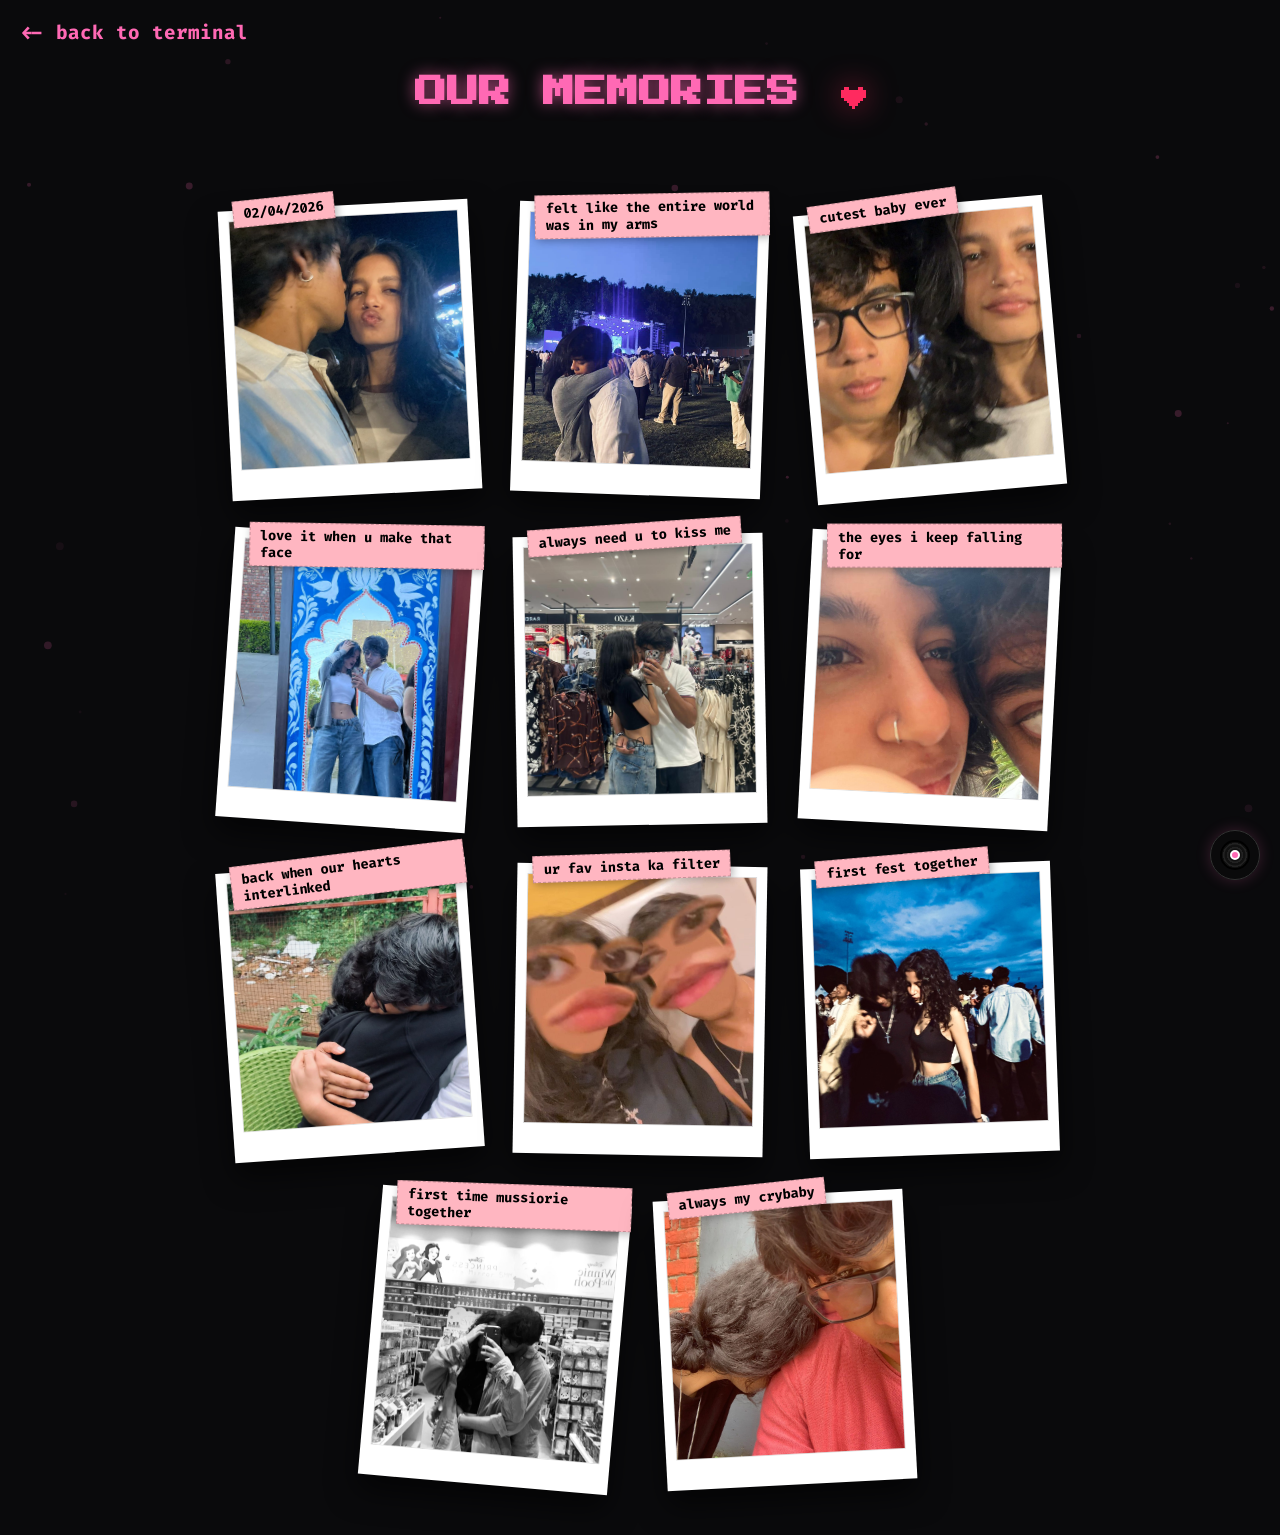
==== gallery.html @ 9f2f8352 "feat: Initial commit of Love App PWA" ====
<!DOCTYPE html>
<html lang="en">
<head>
    <meta charset="UTF-8">
    <meta name="viewport" content="width=device-width, initial-scale=1.0, maximum-scale=1.0, user-scalable=no">
    <title>Our Memories &lt;3</title>
    <meta name="theme-color" content="#0a0a0c">
    <meta name="apple-mobile-web-app-capable" content="yes">
    <meta name="apple-mobile-web-app-status-bar-style" content="black-translucent">
    <link rel="manifest" href="manifest.json">
    <link rel="preconnect" href="https://fonts.googleapis.com">
    <link rel="preconnect" href="https://fonts.gstatic.com" crossorigin>
    <!-- Added Press Start 2P for the pixelated text effect -->
    <link href="https://fonts.googleapis.com/css2?family=Fira+Code:wght@400;500;700&family=Press+Start+2P&display=swap" rel="stylesheet">
    <link rel="stylesheet" href="style.css">
    
    <style>
        .back-link {
            position: absolute;
            top: 20px;
            left: 20px;
            color: #ff69b4;
            text-decoration: none;
            font-size: 1.2rem;
            font-weight: bold;
            z-index: 100;
        }
        .back-link:hover {
            color: #ffb6c1;
            text-decoration: underline;
        }
        
        .gallery-header {
            font-family: 'Press Start 2P', cursive;
            text-align: center;
            margin-top: 70px;
            margin-bottom: 40px;
            font-size: 2rem;
            color: #ff69b4;
            text-shadow: 0 0 15px rgba(255,105,180,0.6);
            line-height: 1.4;
        }

        /* Mobile adjustment for pixel font */
        @media (max-width: 500px) {
            .gallery-header { font-size: 1.2rem; }
        }
    </style>
</head>
<body>
    <!-- Music Player Elements -->
    <audio id="bg-music" src="music/Khoobsurat%20(feat.%20Nanku).mp3" loop></audio>
    
    <div class="vinyl-container" id="vinyl-toggle" title="Play our song">
        <div class="vinyl-icon" id="vinyl-icon">
            <div class="vinyl-center"></div>
        </div>
    </div>

    <a href="index.html" class="back-link"><- back to terminal</a>
    
    <h1 class="gallery-header">
        OUR MEMORIES
        <svg id="secret-trigger" viewBox="0 0 9 9" class="pixel-heart secret-heart" title="Shh...">
            <rect x="1" y="1" width="2" height="1" fill="#ff2a5f" />
            <rect x="6" y="1" width="2" height="1" fill="#ff2a5f" />
            <rect x="0" y="2" width="9" height="3" fill="#ff2a5f" />
            <rect x="1" y="5" width="7" height="1" fill="#ff2a5f" />
            <rect x="2" y="6" width="5" height="1" fill="#ff2a5f" />
            <rect x="3" y="7" width="3" height="1" fill="#ff2a5f" />
            <rect x="4" y="8" width="1" height="1" fill="#ff2a5f" />
        </svg>
    </h1>

    <div class="gallery-container">
        
        <div class="polaroid-card" style="transform: rotate(-3deg);">
            <div class="polaroid-label">02/04/2026</div>
            <img class="polaroid-img" src="p/WhatsApp Image 2026-04-17 at 1.56.33 AM.jpeg" alt="Memory">
        </div>

        <div class="polaroid-card" style="transform: rotate(2deg);">
            <div class="polaroid-label">felt like the entire world was in my arms</div>
            <img class="polaroid-img" src="p/WhatsApp Image 2026-04-17 at 1.56.33 AM (1).jpeg" alt="Memory">
        </div>

        <div class="polaroid-card" style="transform: rotate(-5deg);">
            <div class="polaroid-label">cutest baby ever</div>
            <img class="polaroid-img" src="p/WhatsApp Image 2026-04-17 at 2.15.47 AM.jpeg" alt="Memory">
        </div>

        <div class="polaroid-card" style="transform: rotate(4deg);">
            <div class="polaroid-label">love it when u make that face</div>
            <img class="polaroid-img" src="p/WhatsApp Image 2026-04-17 at 1.56.34 AM.jpeg" alt="Memory">
        </div>

        <div class="polaroid-card" style="transform: rotate(-1deg);">
            <div class="polaroid-label">always need u to kiss me</div>
            <img class="polaroid-img" src="p/WhatsApp Image 2026-04-17 at 1.56.34 AM (1).jpeg" alt="Memory">
        </div>

        <div class="polaroid-card" style="transform: rotate(3deg);">
            <div class="polaroid-label">the eyes i keep falling for</div>
            <img class="polaroid-img" src="p/WhatsApp Image 2026-04-17 at 1.56.34 AM (2).jpeg" alt="Memory">
        </div>

        <div class="polaroid-card" style="transform: rotate(-4deg);">
            <div class="polaroid-label">back when our hearts interlinked</div>
            <img class="polaroid-img" src="p/WhatsApp Image 2026-04-17 at 1.56.34 AM (3).jpeg" alt="Memory">
        </div>

        <div class="polaroid-card" style="transform: rotate(1deg);">
            <div class="polaroid-label">ur fav insta ka filter</div>
            <img class="polaroid-img" src="p/WhatsApp Image 2026-04-17 at 1.56.35 AM.jpeg" alt="Memory">
        </div>

        <div class="polaroid-card" style="transform: rotate(-2deg);">
            <div class="polaroid-label">first fest together</div>
            <img class="polaroid-img" src="p/WhatsApp Image 2026-04-17 at 1.56.35 AM (1).jpeg" alt="Memory">
        </div>

        <div class="polaroid-card" style="transform: rotate(5deg);">
            <div class="polaroid-label">first time mussiorie together</div>
            <img class="polaroid-img" src="p/WhatsApp Image 2026-04-17 at 1.56.36 AM.jpeg" alt="Memory">
        </div>

        <div class="polaroid-card" style="transform: rotate(-3deg);">
            <div class="polaroid-label">always my crybaby</div>
            <img class="polaroid-img" src="p/WhatsApp Image 2026-04-17 at 1.56.36 AM (1).jpeg" alt="Memory">
        </div>
        
    </div>

    <!-- Lightbox Overlay -->
    <div id="lightbox-overlay">
        <div class="lightbox-close" id="lightbox-close">&times;</div>
        <div class="lightbox-content">
            <img class="lightbox-img" id="lightbox-img" src="" alt="Expanded Memory">
            <div class="lightbox-controls">
                <button class="lightbox-btn prev" id="lightbox-prev">&lt;</button>
                <button class="lightbox-btn next" id="lightbox-next">&gt;</button>
            </div>
        </div>
    </div>

    <!-- Secret Video Overlay -->
    <div id="easter-egg-overlay">
        <div class="lightbox-close" id="secret-close">&times;</div>
        <div class="polaroid-card secret-polaroid">
            <div class="polaroid-label">my fav video of us</div>
            <video id="secret-video" class="polaroid-img" style="object-fit: contain; background: #000;" src="video/WhatsApp%20Video%202026-04-17%20at%202.23.38%20AM.mp4" controls playsinline></video>
        </div>
    </div>

    <!-- Falling petals/bits canvas -->
    <canvas id="falling-petals"></canvas>

    <script src="gallery.js"></script>
    <script>
        // Register Service Worker for PWA
        if ('serviceWorker' in navigator) {
            window.addEventListener('load', () => {
                navigator.serviceWorker.register('sw.js').catch(err => {
                    console.log('SW registration failed: ', err);
                });
            });
        }
    </script>
</body>
</html>
---- style.css ----
* {
    margin: 0;
    padding: 0;
    box-sizing: border-box;
}

body {
    background: #0a0a0c;
    min-height: 100vh;
    font-family: 'Fira Code', monospace;
    color: #e0e0e0;
    overflow-x: hidden;
}

/* === Background Animations === */
canvas#falling-petals {
    position: fixed;
    top: 0;
    left: 0;
    width: 100vw;
    height: 100vh;
    pointer-events: none;
    z-index: 1;
    opacity: 0.5;
}

.app-container {
    padding: 20px 15px;
    max-width: 800px;
    margin: 0 auto;
    position: relative;
    z-index: 10;
    display: flex;
    flex-direction: column;
    align-items: center;
    justify-content: center;
    min-height: 100vh;
    opacity: 0; /* Hidden initially, revealed by unlock script */
    transition: opacity 1.5s ease-in;
}

.app-container.unlocked {
    opacity: 1;
}

/* === Lock Screen === */
#lock-screen {
    position: fixed;
    top: 0;
    left: 0;
    width: 100vw;
    height: 100vh;
    background: #0a0a0c;
    z-index: 9999;
    display: flex;
    flex-direction: column;
    justify-content: center;
    align-items: center;
    transition: opacity 1s ease-out;
}

.lock-prompt {
    font-size: 1.2rem;
    color: #4ec9b0;
    margin-bottom: 20px;
}

.lock-input-container {
    display: flex;
    align-items: center;
    font-size: 1.5rem;
    color: #ce9178;
}

#lock-input {
    background: transparent;
    border: none;
    outline: none;
    color: #ce9178;
    font-family: 'Fira Code', monospace;
    font-size: 1.5rem;
    width: 150px;
    caret-color: #ff2a5f;
}

/* === Audio Player === */
.vinyl-container {
    position: fixed;
    bottom: 20px;
    right: 20px;
    z-index: 1000;
    cursor: pointer;
    background: rgba(10, 10, 12, 0.8);
    border: 1px solid #333;
    border-radius: 50%;
    width: 50px;
    height: 50px;
    display: flex;
    justify-content: center;
    align-items: center;
    box-shadow: 0 0 15px rgba(255, 105, 180, 0.2);
    transition: transform 0.3s ease, box-shadow 0.3s ease;
}

.vinyl-container:hover {
    transform: scale(1.1);
    box-shadow: 0 0 25px rgba(255, 105, 180, 0.5);
}

.vinyl-icon {
    width: 30px;
    height: 30px;
    border-radius: 50%;
    background: repeating-radial-gradient(
        #111,
        #111 2px,
        #222 3px,
        #222 4px
    );
    display: flex;
    justify-content: center;
    align-items: center;
    border: 2px solid #000;
}

.vinyl-center {
    width: 10px;
    height: 10px;
    background: #ff69b4;
    border-radius: 50%;
    border: 2px solid #fff;
}

.spinning {
    animation: spin 3s linear infinite;
}

@keyframes spin {
    100% { transform: rotate(360deg); }
}

/* === Code Story Section === */
.story-section {
    width: 100%;
    margin-bottom: 30px;
    opacity: 0;
}

.story-section.start-story {
    animation: fadeIn 1s forwards ease-in;
}

.code-window {
    background: #111115;
    border-radius: 8px;
    border: 1px solid #333;
    box-shadow: 0 10px 40px rgba(0, 0, 0, 0.8), 0 0 15px rgba(255, 105, 180, 0.05);
    overflow: hidden;
}

.window-header {
    background: #1a1a20;
    padding: 8px 15px;
    display: flex;
    align-items: center;
    border-bottom: 1px solid #333;
}

.dot {
    width: 10px;
    height: 10px;
    border-radius: 50%;
    margin-right: 8px;
}

.dot.red { background: #ff5f56; }
.dot.yellow { background: #ffbd2e; }
.dot.green { background: #27c93f; }

.window-title {
    margin-left: auto;
    margin-right: auto;
    font-size: 0.8rem;
    color: #888;
    transform: translateX(-20px);
}

.window-body {
    padding: 20px;
    font-size: 0.95rem;
    line-height: 1.6;
    color: #d4d4d4;
    white-space: pre-wrap;
    min-height: 250px;
}

.cursor {
    font-weight: bold;
    color: #ff2a5f;
    animation: blink 1s step-end infinite;
}

@keyframes blink {
    0%, 100% { opacity: 1; }
    50% { opacity: 0; }
}

/* Syntax Highlight */
.comment { color: #ff69b4; font-style: italic; }
.keyword { color: #c586c0; }
.string { color: #ce9178; }

/* === Heart & Timer Section === */
.love-section {
    display: flex;
    flex-direction: column;
    align-items: center;
    width: 100%;
    opacity: 0;
    transition: opacity 2s ease-in;
}

.love-section.visible {
    opacity: 1;
}

.heart-pulse-container {
    margin: 30px 0;
}

.heart-link {
    display: inline-block;
    cursor: pointer;
    text-decoration: none;
    transition: transform 0.2s;
}

.heart-link:hover {
    transform: scale(1.1);
}

.pixel-heart {
    width: 55px;
    height: 55px;
    shape-rendering: crispEdges;
    filter: drop-shadow(0 0 15px rgba(255, 42, 95, 0.6));
    animation: heartbeat 1.2s infinite;
}

@keyframes heartbeat {
    0% { transform: scale(1); }
    14% { transform: scale(1.3); }
    28% { transform: scale(1); }
    42% { transform: scale(1.3); }
    70% { transform: scale(1); }
}

/* Timer */
.timer-container {
    text-align: center;
    margin-bottom: 40px;
    width: 100%;
}

.timer-title {
    font-weight: 500;
    color: #ffb6c1;
    margin-bottom: 20px;
    font-size: 1rem;
    text-align: left;
    margin-left: 10%;
}

.timer-clock {
    display: flex;
    justify-content: center;
    gap: 15px;
    flex-wrap: wrap;
}

.time-box {
    background: rgba(30, 30, 30, 0.8);
    border: 1px solid #333;
    border-radius: 6px;
    padding: 12px;
    min-width: 70px;
    display: flex;
    flex-direction: column;
    align-items: center;
    box-shadow: inset 0 0 10px rgba(0,0,0,0.5);
}

.time-box span {
    font-size: 1.8rem;
    font-weight: 700;
    color: #dcdcaa;
    margin-top: 5px;
}

.time-box small {
    color: #569cd6;
    font-size: 0.7rem;
    letter-spacing: 1px;
}

/* Message / Signature */
.message-container {
    text-align: left;
    width: 100%;
    max-width: 600px;
    margin-bottom: 40px;
    padding: 20px;
    background: #111115;
    border: 1px solid #333;
    border-radius: 6px;
}

.signature {
    font-size: 1rem;
    color: #ce9178;
    word-break: break-all;
}

.sys-prompt {
    color: #ff69b4;
    font-weight: bold;
    margin-right: 10px;
}

/* === Gallery Polaroid Styles === */
.gallery-container {
    padding: 50px 20px;
    display: flex;
    flex-wrap: wrap;
    gap: 40px;
    justify-content: center;
    max-width: 1000px;
    margin: 0 auto;
    position: relative;
    z-index: 10;
}

.polaroid-card {
    background: #fff;
    padding: 10px 10px 30px 10px;
    box-shadow: 0 15px 30px rgba(0,0,0,0.6);
    transition: transform 0.3s ease, z-index 0s;
    position: relative;
    width: 250px;
    cursor: pointer;
}

.polaroid-card:hover {
    transform: scale(1.05) rotate(0deg) !important;
    z-index: 20 !important;
}

.polaroid-label {
    background: #ffb6c1;
    color: #000;
    padding: 4px 10px;
    font-size: 0.85rem;
    position: absolute;
    top: -12px;
    left: 15px;
    transform: rotate(-3deg);
    box-shadow: 2px 2px 8px rgba(0,0,0,0.3);
    font-weight: bold;
    z-index: 5;
    border: 1px dashed rgba(0,0,0,0.2);
}

.polaroid-img {
    width: 100%;
    height: 250px;
    background-color: #333;
    object-fit: cover;
    display: block;
    border: 1px solid #ddd;
}

/* === Lightbox Modal === */
#lightbox-overlay {
    position: fixed;
    top: 0;
    left: 0;
    width: 100vw;
    height: 100vh;
    background: rgba(0, 0, 0, 0.9);
    z-index: 10000;
    display: none; /* Flex when active */
    justify-content: center;
    align-items: center;
    flex-direction: column;
}

#lightbox-overlay.active {
    display: flex;
    animation: fadeIn 0.3s ease-out;
}

.lightbox-content {
    position: relative;
    max-width: 90vw;
    max-height: 80vh;
}

.lightbox-img {
    max-width: 100%;
    max-height: 80vh;
    border: 4px solid #fff;
    border-radius: 4px;
    box-shadow: 0 0 25px rgba(255, 105, 180, 0.3);
    user-select: none;
    -webkit-user-drag: none;
}

.lightbox-close {
    position: absolute;
    top: -40px;
    right: 0;
    color: #fff;
    font-size: 2rem;
    cursor: pointer;
    font-family: sans-serif;
    transition: color 0.2s;
}

.lightbox-close:hover { color: #ff69b4; }

.lightbox-controls {
    position: absolute;
    top: 50%;
    width: 100%;
    display: flex;
    justify-content: space-between;
    transform: translateY(-50%);
    pointer-events: none; /* Let clicks pass through center */
}

.lightbox-btn {
    pointer-events: auto;
    background: rgba(0,0,0,0.5);
    color: #fff;
    border: none;
    font-size: 2rem;
    padding: 10px 15px;
    cursor: pointer;
    border-radius: 5px;
    font-family: monospace;
    transition: background 0.2s;
}

.lightbox-btn:hover { background: rgba(255, 105, 180, 0.7); }

.lightbox-btn.prev { transform: translateX(-60px); }
.lightbox-btn.next { transform: translateX(60px); }

/* === Easter Egg === */
.secret-heart {
    width: 25px;
    height: 25px;
    display: inline-block;
    vertical-align: middle;
    margin-left: 10px;
    shape-rendering: crispEdges;
    cursor: crosshair;
    transition: transform 0.1s;
}

.secret-heart:active {
    transform: scale(0.8);
}

#easter-egg-overlay {
    position: fixed;
    top: 0;
    left: 0;
    width: 100vw;
    height: 100vh;
    background: rgba(0, 0, 0, 0.95);
    z-index: 20000;
    display: none;
    justify-content: center;
    align-items: center;
}

#easter-egg-overlay.active {
    display: flex;
    animation: fadeIn 0.4s ease;
}

.secret-polaroid {
    max-width: 90vw;
    width: 600px;
    transform: rotate(0deg) !important;
    cursor: default;
}

/* Animations */
@keyframes fadeIn {
    from { opacity: 0; }
    to { opacity: 1; }
}

/* Responsiveness */
@media (min-width: 600px) {
    .window-body { font-size: 1rem; }
    .timer-clock { gap: 20px; }
    .time-box { min-width: 90px; padding: 15px; }
    .time-box span { font-size: 2.2rem; }
    .timer-title { margin-left: auto; text-align: center; }
}

@media (max-width: 500px) {
    .time-box { min-width: 60px; padding: 10px; }
    .time-box span { font-size: 1.4rem; }
    .window-body { font-size: 0.85rem; }
    
    .lightbox-btn {
        padding: 5px 10px;
        font-size: 1.5rem;
    }
    .lightbox-btn.prev { transform: translateX(-10px); }
    .lightbox-btn.next { transform: translateX(10px); }
}
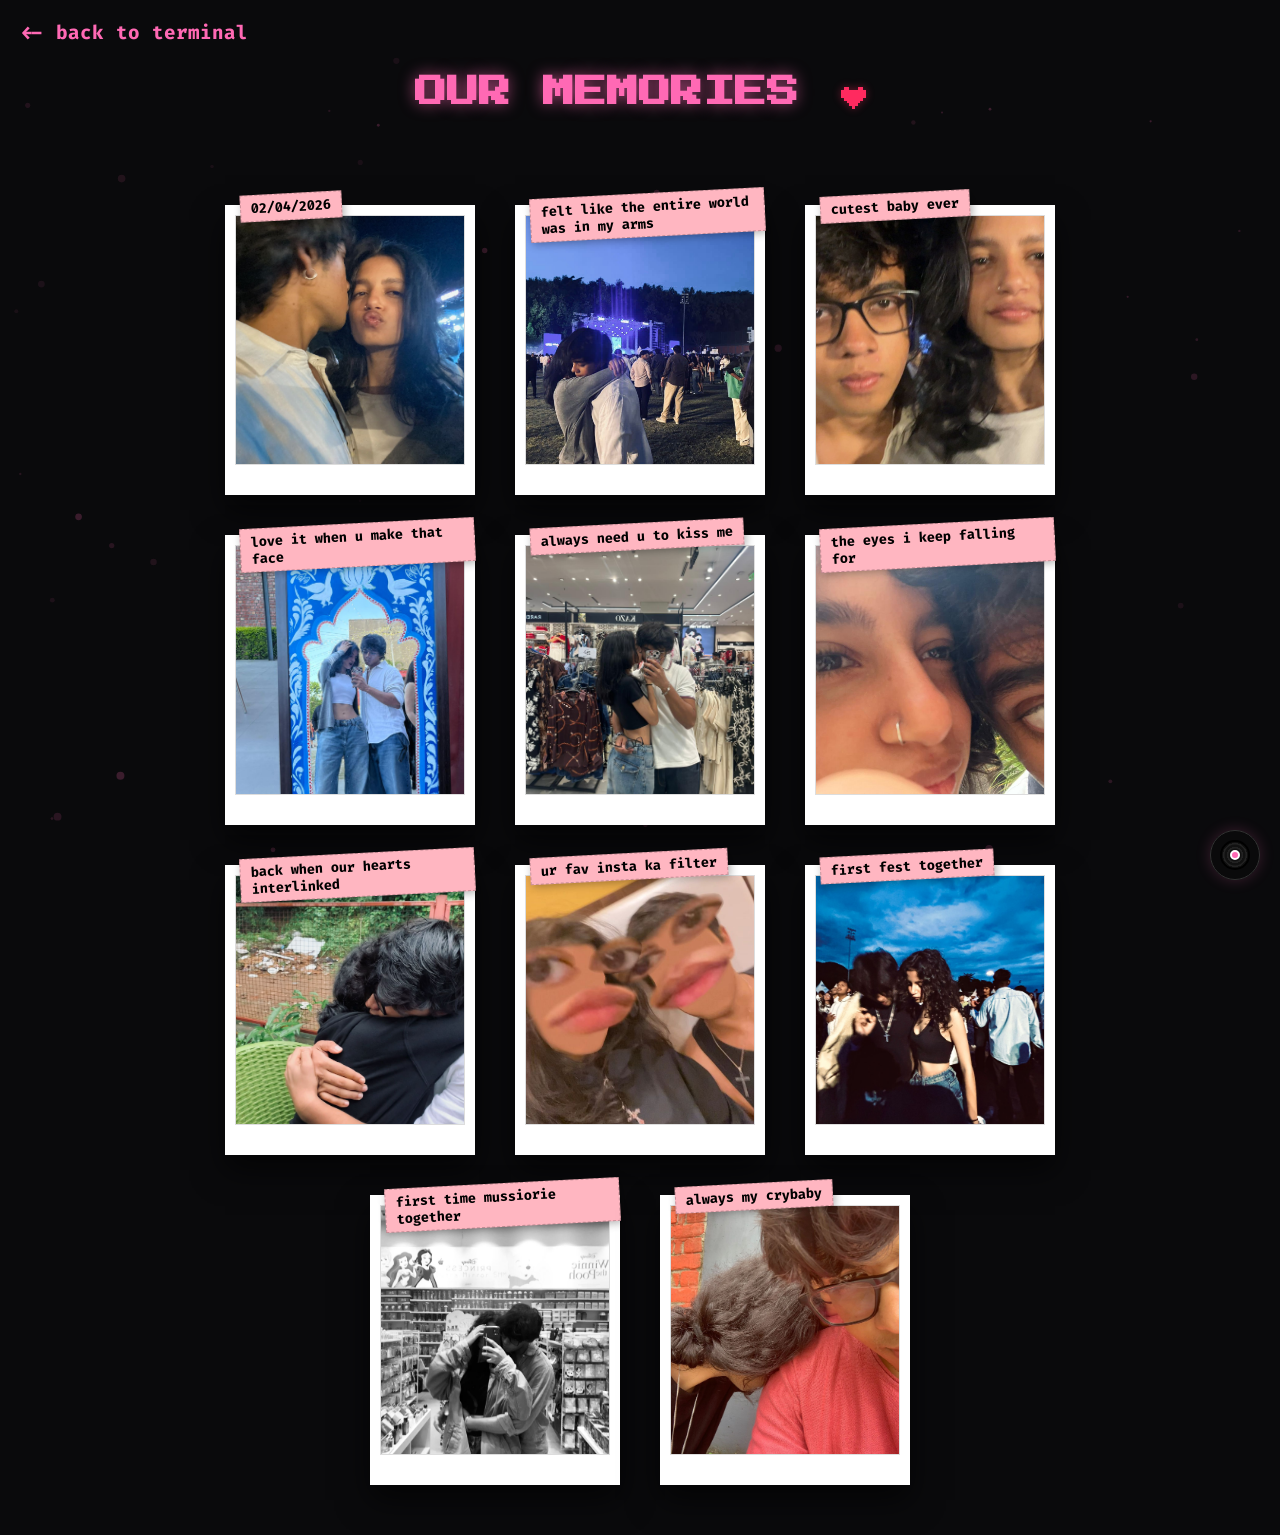
==== commit 29ff8d98: "polish: Full audit - fix close buttons, video sizing, lock bypass, staggered gallery, enhanced glitc" ====
--- a/gallery.html
+++ b/gallery.html
@@ -76,57 +76,57 @@
         
         <div class="polaroid-card" style="transform: rotate(-3deg);">
             <div class="polaroid-label">02/04/2026</div>
-            <img class="polaroid-img" src="p/WhatsApp Image 2026-04-17 at 1.56.33 AM.jpeg" alt="Memory">
+            <img class="polaroid-img" loading="lazy" src="p/WhatsApp Image 2026-04-17 at 1.56.33 AM.jpeg" alt="Memory">
         </div>
 
         <div class="polaroid-card" style="transform: rotate(2deg);">
             <div class="polaroid-label">felt like the entire world was in my arms</div>
-            <img class="polaroid-img" src="p/WhatsApp Image 2026-04-17 at 1.56.33 AM (1).jpeg" alt="Memory">
+            <img class="polaroid-img" loading="lazy" src="p/WhatsApp Image 2026-04-17 at 1.56.33 AM (1).jpeg" alt="Memory">
         </div>
 
         <div class="polaroid-card" style="transform: rotate(-5deg);">
             <div class="polaroid-label">cutest baby ever</div>
-            <img class="polaroid-img" src="p/WhatsApp Image 2026-04-17 at 2.15.47 AM.jpeg" alt="Memory">
+            <img class="polaroid-img" loading="lazy" src="p/WhatsApp Image 2026-04-17 at 2.15.47 AM.jpeg" alt="Memory">
         </div>
 
         <div class="polaroid-card" style="transform: rotate(4deg);">
             <div class="polaroid-label">love it when u make that face</div>
-            <img class="polaroid-img" src="p/WhatsApp Image 2026-04-17 at 1.56.34 AM.jpeg" alt="Memory">
+            <img class="polaroid-img" loading="lazy" src="p/WhatsApp Image 2026-04-17 at 1.56.34 AM.jpeg" alt="Memory">
         </div>
 
         <div class="polaroid-card" style="transform: rotate(-1deg);">
             <div class="polaroid-label">always need u to kiss me</div>
-            <img class="polaroid-img" src="p/WhatsApp Image 2026-04-17 at 1.56.34 AM (1).jpeg" alt="Memory">
+            <img class="polaroid-img" loading="lazy" src="p/WhatsApp Image 2026-04-17 at 1.56.34 AM (1).jpeg" alt="Memory">
         </div>
 
         <div class="polaroid-card" style="transform: rotate(3deg);">
             <div class="polaroid-label">the eyes i keep falling for</div>
-            <img class="polaroid-img" src="p/WhatsApp Image 2026-04-17 at 1.56.34 AM (2).jpeg" alt="Memory">
+            <img class="polaroid-img" loading="lazy" src="p/WhatsApp Image 2026-04-17 at 1.56.34 AM (2).jpeg" alt="Memory">
         </div>
 
         <div class="polaroid-card" style="transform: rotate(-4deg);">
             <div class="polaroid-label">back when our hearts interlinked</div>
-            <img class="polaroid-img" src="p/WhatsApp Image 2026-04-17 at 1.56.34 AM (3).jpeg" alt="Memory">
+            <img class="polaroid-img" loading="lazy" src="p/WhatsApp Image 2026-04-17 at 1.56.34 AM (3).jpeg" alt="Memory">
         </div>
 
         <div class="polaroid-card" style="transform: rotate(1deg);">
             <div class="polaroid-label">ur fav insta ka filter</div>
-            <img class="polaroid-img" src="p/WhatsApp Image 2026-04-17 at 1.56.35 AM.jpeg" alt="Memory">
+            <img class="polaroid-img" loading="lazy" src="p/WhatsApp Image 2026-04-17 at 1.56.35 AM.jpeg" alt="Memory">
         </div>
 
         <div class="polaroid-card" style="transform: rotate(-2deg);">
             <div class="polaroid-label">first fest together</div>
-            <img class="polaroid-img" src="p/WhatsApp Image 2026-04-17 at 1.56.35 AM (1).jpeg" alt="Memory">
+            <img class="polaroid-img" loading="lazy" src="p/WhatsApp Image 2026-04-17 at 1.56.35 AM (1).jpeg" alt="Memory">
         </div>
 
         <div class="polaroid-card" style="transform: rotate(5deg);">
             <div class="polaroid-label">first time mussiorie together</div>
-            <img class="polaroid-img" src="p/WhatsApp Image 2026-04-17 at 1.56.36 AM.jpeg" alt="Memory">
+            <img class="polaroid-img" loading="lazy" src="p/WhatsApp Image 2026-04-17 at 1.56.36 AM.jpeg" alt="Memory">
         </div>
 
         <div class="polaroid-card" style="transform: rotate(-3deg);">
             <div class="polaroid-label">always my crybaby</div>
-            <img class="polaroid-img" src="p/WhatsApp Image 2026-04-17 at 1.56.36 AM (1).jpeg" alt="Memory">
+            <img class="polaroid-img" loading="lazy" src="p/WhatsApp Image 2026-04-17 at 1.56.36 AM (1).jpeg" alt="Memory">
         </div>
         
     </div>
--- a/style.css
+++ b/style.css
@@ -192,6 +192,9 @@
     color: #d4d4d4;
     white-space: pre-wrap;
     min-height: 250px;
+    max-height: 60vh;
+    overflow-y: auto;
+    scroll-behavior: smooth;
 }
 
 .cursor {
@@ -217,11 +220,13 @@
     align-items: center;
     width: 100%;
     opacity: 0;
+    visibility: hidden;
     transition: opacity 2s ease-in;
 }
 
 .love-section.visible {
     opacity: 1;
+    visibility: visible;
 }
 
 .heart-pulse-container {
@@ -344,10 +349,12 @@
     background: #fff;
     padding: 10px 10px 30px 10px;
     box-shadow: 0 15px 30px rgba(0,0,0,0.6);
-    transition: transform 0.3s ease, z-index 0s;
+    transition: transform 0.3s ease, z-index 0s, box-shadow 0.3s ease;
     position: relative;
     width: 250px;
     cursor: pointer;
+    opacity: 0;
+    transform: translateY(40px);
 }
 
 .polaroid-card:hover {
@@ -416,17 +423,29 @@
 }
 
 .lightbox-close {
-    position: absolute;
-    top: -40px;
-    right: 0;
+    position: fixed;
+    top: 20px;
+    right: 20px;
     color: #fff;
-    font-size: 2rem;
+    font-size: 2.5rem;
     cursor: pointer;
     font-family: sans-serif;
-    transition: color 0.2s;
-}
-
-.lightbox-close:hover { color: #ff69b4; }
+    transition: color 0.2s, transform 0.2s;
+    z-index: 99999;
+    background: rgba(0,0,0,0.5);
+    width: 44px;
+    height: 44px;
+    display: flex;
+    align-items: center;
+    justify-content: center;
+    border-radius: 50%;
+    line-height: 1;
+}
+
+.lightbox-close:hover {
+    color: #ff69b4;
+    transform: scale(1.15);
+}
 
 .lightbox-controls {
     position: absolute;
@@ -465,11 +484,22 @@
     margin-left: 10px;
     shape-rendering: crispEdges;
     cursor: crosshair;
-    transition: transform 0.1s;
+    transition: transform 0.1s, filter 0.1s;
+    filter: drop-shadow(0 0 4px rgba(255, 42, 95, 0.4));
 }
 
 .secret-heart:active {
     transform: scale(0.8);
+}
+
+.secret-heart.pulse {
+    animation: heartClickPulse 0.3s ease-out;
+}
+
+@keyframes heartClickPulse {
+    0% { filter: drop-shadow(0 0 4px rgba(255, 42, 95, 0.4)); transform: scale(1); }
+    50% { filter: drop-shadow(0 0 20px rgba(255, 42, 95, 1)); transform: scale(1.4); }
+    100% { filter: drop-shadow(0 0 4px rgba(255, 42, 95, 0.4)); transform: scale(1); }
 }
 
 #easter-egg-overlay {
@@ -495,6 +525,153 @@
     width: 600px;
     transform: rotate(0deg) !important;
     cursor: default;
+    opacity: 1;
+}
+
+.secret-polaroid .polaroid-img {
+    height: auto;
+    max-height: 70vh;
+}
+
+/* === Midnight Theme === */
+body.midnight-theme {
+    background: #0d0014;
+}
+.midnight-theme #lock-screen {
+    background: #0d0014;
+}
+.midnight-theme .lock-prompt {
+    color: #d966ff;
+}
+.midnight-theme .code-window, .midnight-theme .message-container {
+    background: #140524;
+    border-color: #2a0a38;
+}
+.midnight-theme .window-header {
+    background: #1a082e;
+    border-bottom-color: #2a0a38;
+}
+.midnight-theme .keyword { color: #ff007f; }
+
+/* === Matrix Glitch Animation === */
+.glitching {
+    animation: glitch 0.15s cubic-bezier(.25, .46, .45, .94) both infinite;
+    color: #ff2a5f !important;
+    text-shadow: 3px 3px #ffb6c1, -3px -3px #ff69b4, 5px 0 #ff007f;
+    will-change: transform;
+}
+
+#lock-screen.glitch-screen {
+    animation: screenGlitch 0.8s ease-out forwards;
+}
+
+#lock-screen.glitch-screen::before {
+    content: '';
+    position: absolute;
+    top: 0; left: 0;
+    width: 100%; height: 100%;
+    background: repeating-linear-gradient(
+        0deg,
+        transparent,
+        transparent 2px,
+        rgba(255, 42, 95, 0.03) 2px,
+        rgba(255, 42, 95, 0.03) 4px
+    );
+    pointer-events: none;
+    z-index: 1;
+    animation: scanline 0.5s linear infinite;
+}
+
+@keyframes glitch {
+    0% { transform: translate(0); clip-path: inset(0 0 0 0); }
+    20% { transform: translate(-8px, 3px); clip-path: inset(20% 0 60% 0); }
+    40% { transform: translate(8px, -3px); clip-path: inset(50% 0 20% 0); }
+    60% { transform: translate(-4px, -2px); clip-path: inset(10% 0 80% 0); }
+    80% { transform: translate(6px, 2px); clip-path: inset(70% 0 5% 0); }
+    100% { transform: translate(0); clip-path: inset(0 0 0 0); }
+}
+
+@keyframes screenGlitch {
+    0% { opacity: 1; filter: none; }
+    15% { opacity: 1; filter: hue-rotate(90deg) saturate(3); transform: translateX(-10px); }
+    30% { opacity: 1; filter: hue-rotate(-90deg) saturate(2); transform: translateX(10px); }
+    50% { opacity: 0.8; filter: hue-rotate(45deg) brightness(2); transform: skewX(5deg); }
+    70% { opacity: 0.5; filter: hue-rotate(-45deg) saturate(5); transform: skewX(-3deg); }
+    90% { opacity: 0.2; filter: brightness(3); transform: scale(1.02); }
+    100% { opacity: 0; filter: none; transform: none; }
+}
+
+@keyframes scanline {
+    0% { background-position: 0 0; }
+    100% { background-position: 0 8px; }
+}
+
+/* === Page Exit Fade === */
+.page-exit {
+    animation: pageFadeOut 0.4s ease forwards;
+}
+
+@keyframes pageFadeOut {
+    from { opacity: 1; filter: none; }
+    to { opacity: 0; filter: blur(5px); }
+}
+
+/* === Polaroid Staggered Entrance === */
+.polaroid-card.visible {
+    animation: slideUpIn 0.6s ease forwards;
+}
+
+@keyframes slideUpIn {
+    to {
+        opacity: 1;
+        transform: translateY(0);
+    }
+}
+
+/* === Interactive CLI === */
+#interactive-cli {
+    display: none;
+    margin-top: 16px;
+    flex-wrap: wrap;
+    gap: 4px;
+    align-items: center;
+    padding: 8px 10px;
+    background: rgba(255, 42, 95, 0.07);
+    border-left: 3px solid #ff2a5f;
+    border-radius: 0 4px 4px 0;
+}
+
+#interactive-cli.active {
+    display: flex;
+    align-items: center;
+    animation: fadeIn 0.3s ease;
+}
+
+#cli-input {
+    background: rgba(255, 105, 180, 0.1);
+    border: none;
+    border-bottom: 2px solid transparent;
+    outline: none;
+    color: #ce9178;
+    font-family: 'Fira Code', monospace;
+    font-size: 0.95rem;
+    flex-grow: 1;
+    caret-color: #ff2a5f;
+    margin-left: 8px;
+    padding: 2px 5px;
+    animation: blink-border 1s step-end infinite;
+}
+
+#cli-input::placeholder {
+    color: rgba(206, 145, 120, 0.4);
+}
+
+@keyframes blink-border {
+    50% { border-bottom-color: #ff2a5f; }
+}
+
+@media (max-width: 500px) {
+    #cli-input { font-size: 0.85rem; }
 }
 
 /* Animations */
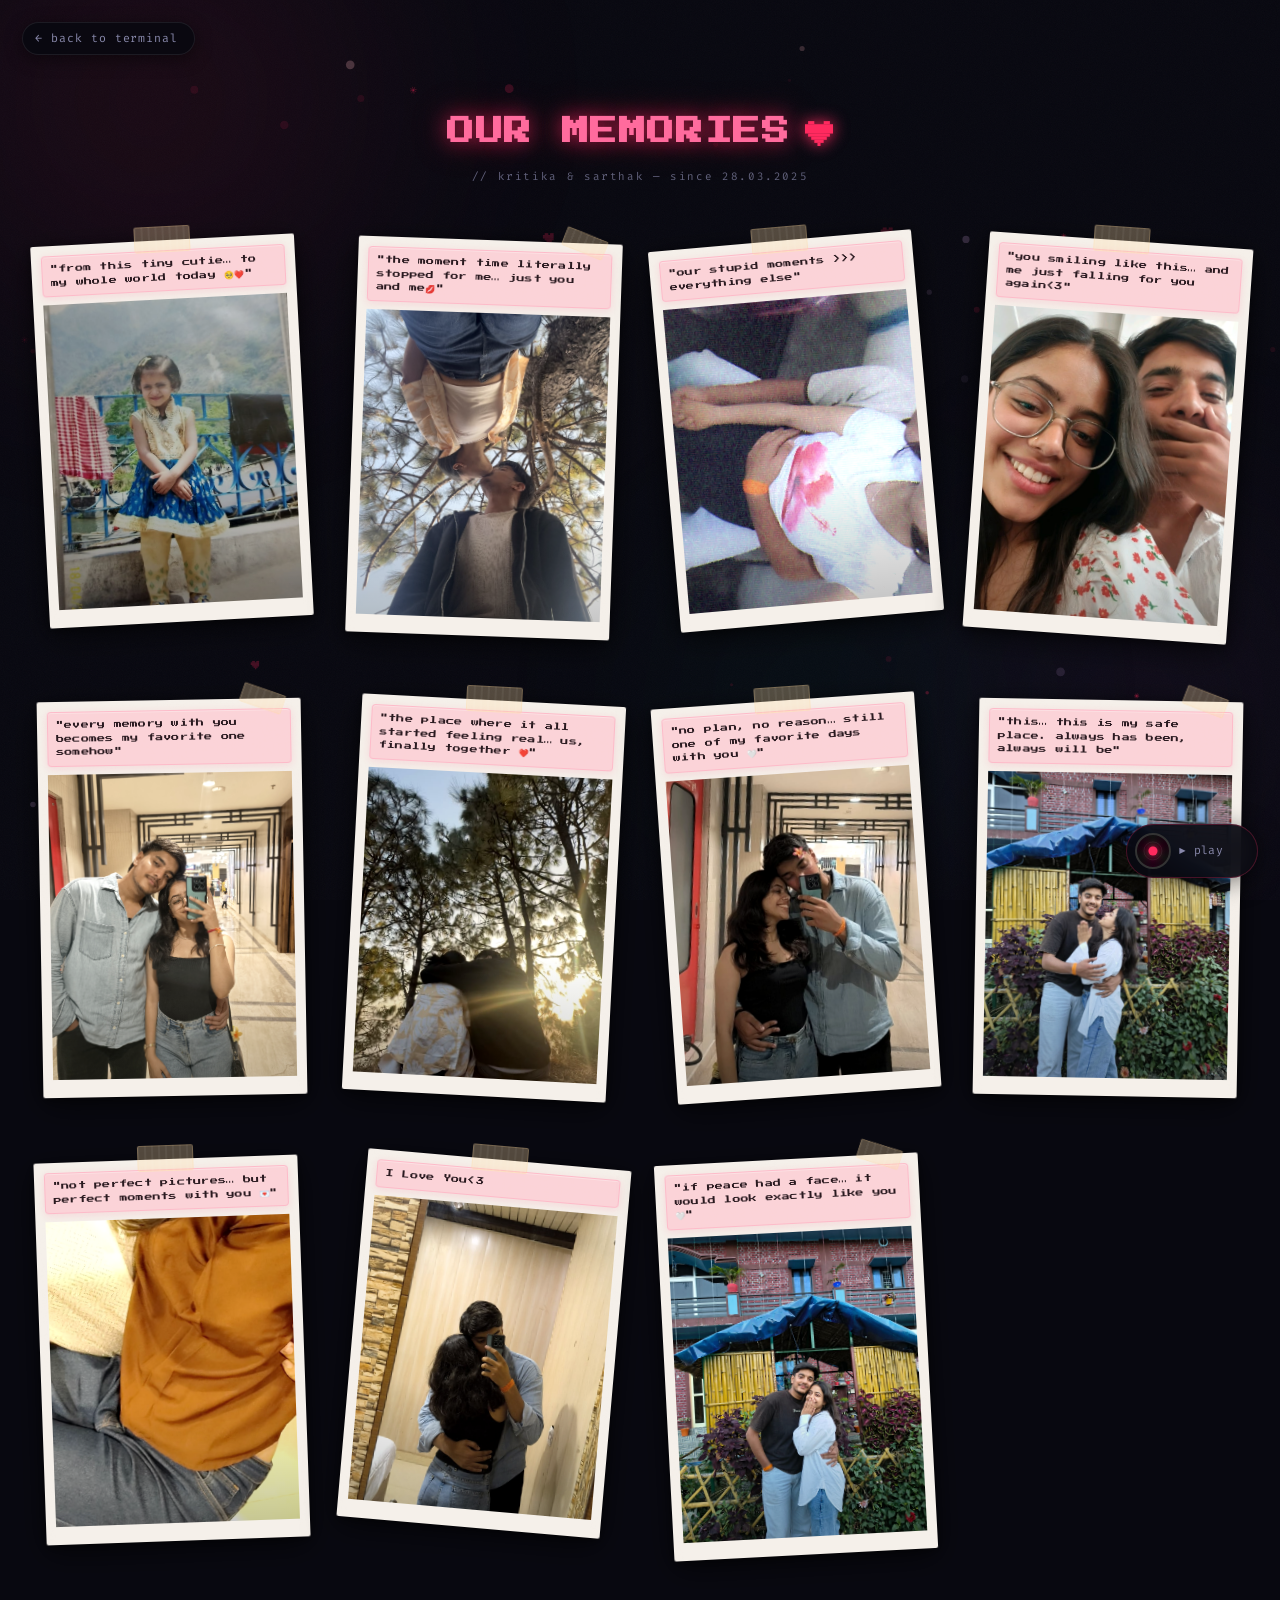
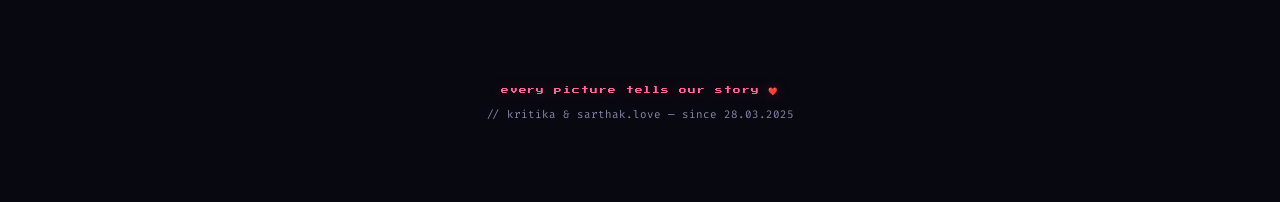
==== commit 4eee5431: "My First Love Project" ====
--- a/gallery.html
+++ b/gallery.html
@@ -3,168 +3,514 @@
 <head>
     <meta charset="UTF-8">
     <meta name="viewport" content="width=device-width, initial-scale=1.0, maximum-scale=1.0, user-scalable=no">
-    <title>Our Memories &lt;3</title>
-    <meta name="theme-color" content="#0a0a0c">
+    <title>Our Memories 💕</title>
+    <meta name="theme-color" content="#080810">
     <meta name="apple-mobile-web-app-capable" content="yes">
-    <meta name="apple-mobile-web-app-status-bar-style" content="black-translucent">
     <link rel="manifest" href="manifest.json">
     <link rel="preconnect" href="https://fonts.googleapis.com">
     <link rel="preconnect" href="https://fonts.gstatic.com" crossorigin>
-    <!-- Added Press Start 2P for the pixelated text effect -->
-    <link href="https://fonts.googleapis.com/css2?family=Fira+Code:wght@400;500;700&family=Press+Start+2P&display=swap" rel="stylesheet">
-    <link rel="stylesheet" href="style.css">
-    
-    <style>
-        .back-link {
-            position: absolute;
-            top: 20px;
-            left: 20px;
-            color: #ff69b4;
-            text-decoration: none;
-            font-size: 1.2rem;
-            font-weight: bold;
-            z-index: 100;
-        }
-        .back-link:hover {
-            color: #ffb6c1;
-            text-decoration: underline;
-        }
-        
-        .gallery-header {
-            font-family: 'Press Start 2P', cursive;
-            text-align: center;
-            margin-top: 70px;
-            margin-bottom: 40px;
-            font-size: 2rem;
-            color: #ff69b4;
-            text-shadow: 0 0 15px rgba(255,105,180,0.6);
-            line-height: 1.4;
-        }
-
-        /* Mobile adjustment for pixel font */
-        @media (max-width: 500px) {
-            .gallery-header { font-size: 1.2rem; }
-        }
-    </style>
+    <link href="https://fonts.googleapis.com/css2?family=Caveat:wght@400;600;700&family=Press+Start+2P&family=Fira+Code:wght@300;400;500&display=swap" rel="stylesheet">
+<style>
+:root {
+    --bg: #080810;
+    --pink: #ff2a5f;
+    --pink-soft: #ff6b9d;
+    --pink-pale: #ffb3cc;
+    --pink-glow: rgba(255,42,95,0.22);
+    --text-light: #e8e8f8;
+    --text-dim: #8888aa;
+    --surface: #f5f0ea;
+    --font-pixel: 'Press Start 2P', cursive;
+    --font-hand: 'Caveat', cursive;
+    --font-code: 'Fira Code', monospace;
+    --ease-spring: cubic-bezier(0.34,1.56,0.64,1);
+    --ease-smooth: cubic-bezier(0.4,0,0.2,1);
+}
+*,*::before,*::after{box-sizing:border-box;margin:0;padding:0;}
+html{scroll-behavior:smooth;}
+body{background:var(--bg);min-height:100vh;font-family:var(--font-code);overflow-x:hidden;color:var(--text-light);}
+::selection{background:var(--pink-glow);color:#fff;}
+::-webkit-scrollbar{width:3px;}
+::-webkit-scrollbar-track{background:var(--bg);}
+::-webkit-scrollbar-thumb{background:var(--pink);border-radius:3px;}
+
+/* Ambient */
+.ambient-bg{position:fixed;inset:0;pointer-events:none;z-index:0;overflow:hidden;}
+.ambient-orb{position:absolute;border-radius:50%;filter:blur(90px);}
+.orb1{width:700px;height:700px;background:radial-gradient(circle,rgba(255,42,95,0.10) 0%,transparent 70%);top:-250px;left:-200px;animation:orbFloat1 14s ease-in-out infinite alternate;}
+.orb2{width:600px;height:600px;background:radial-gradient(circle,rgba(155,89,182,0.08) 0%,transparent 70%);bottom:-100px;right:-150px;animation:orbFloat2 18s ease-in-out infinite alternate;}
+.orb3{width:500px;height:500px;background:radial-gradient(circle,rgba(0,212,170,0.05) 0%,transparent 70%);top:50%;left:45%;animation:orbFloat1 22s ease-in-out infinite alternate-reverse;}
+@keyframes orbFloat1{to{transform:translate(70px,50px) scale(1.12);}}
+@keyframes orbFloat2{to{transform:translate(-50px,-70px) scale(1.18);}}
+
+.grain-overlay{position:fixed;inset:0;z-index:1;pointer-events:none;opacity:0.03;background-image:url("data:image/svg+xml,%3Csvg viewBox='0 0 256 256' xmlns='http://www.w3.org/2000/svg'%3E%3Cfilter id='noise'%3E%3CfeTurbulence type='fractalNoise' baseFrequency='0.9' numOctaves='4' stitchTiles='stitch'/%3E%3C/filter%3E%3Crect width='100%25' height='100%25' filter='url(%23noise)'/%3E%3C/svg%3E");background-size:200px;animation:grainShift 0.5s steps(2) infinite;}
+@keyframes grainShift{0%{transform:translate(0,0);}33%{transform:translate(-2px,1px);}66%{transform:translate(1px,-2px);}100%{transform:translate(2px,-1px);}}
+
+#falling-petals{position:fixed;inset:0;width:100%;height:100%;pointer-events:none;z-index:2;}
+
+/* Vinyl */
+.vinyl-container{position:fixed;bottom:1.4rem;right:1.4rem;z-index:900;cursor:pointer;display:flex;align-items:center;gap:0.5rem;background:rgba(8,8,16,0.90);border:1px solid rgba(255,42,95,0.25);border-radius:50px;padding:0.5rem 1rem 0.5rem 0.5rem;backdrop-filter:blur(16px);transition:border-color 0.3s,box-shadow 0.3s,transform 0.3s;box-shadow:0 4px 24px rgba(0,0,0,0.5);user-select:none;}
+.vinyl-container:hover{border-color:var(--pink);box-shadow:0 4px 32px rgba(255,42,95,0.3);transform:translateY(-2px);}
+.vinyl-disc{width:36px;height:36px;border-radius:50%;flex-shrink:0;background:conic-gradient(#111 0deg,#1a0010 60deg,#111 120deg,#200015 180deg,#111 240deg,#1a0010 300deg,#111 360deg);position:relative;border:2px solid #333;transition:border-color 0.3s,box-shadow 0.3s;}
+.vinyl-disc.spinning{animation:spin 3s linear infinite;border-color:var(--pink);box-shadow:0 0 14px rgba(255,42,95,0.55);}
+@keyframes spin{to{transform:rotate(360deg);}}
+.vinyl-ring{position:absolute;border-radius:50%;border:1px solid rgba(255,255,255,0.07);top:50%;left:50%;transform:translate(-50%,-50%);}
+.vinyl-ring.r1{width:60%;height:60%;}
+.vinyl-ring.r2{width:30%;height:30%;border-color:rgba(255,42,95,0.25);}
+.vinyl-center-dot{position:absolute;top:50%;left:50%;transform:translate(-50%,-50%);width:9px;height:9px;border-radius:50%;background:var(--pink);box-shadow:0 0 8px var(--pink);}
+.vinyl-label{font-family:var(--font-code);font-size:0.72rem;color:var(--text-dim);letter-spacing:0.04em;min-width:62px;transition:color 0.3s;}
+.vinyl-label.playing{color:var(--pink-soft);}
+
+/* Back */
+.back-link{position:fixed;top:1.4rem;left:1.4rem;z-index:900;color:var(--text-dim);text-decoration:none;font-family:var(--font-code);font-size:0.72rem;letter-spacing:0.08em;background:rgba(8,8,16,0.88);backdrop-filter:blur(12px);border:1px solid rgba(255,255,255,0.08);border-radius:50px;padding:0.5rem 1rem 0.5rem 0.75rem;display:flex;align-items:center;gap:0.4rem;transition:color 0.3s,border-color 0.3s,transform 0.3s;box-shadow:0 4px 18px rgba(0,0,0,0.45);}
+.back-link:hover{color:var(--pink);border-color:rgba(255,42,95,0.4);transform:translateX(-3px);}
+
+/* Header */
+.gallery-header{position:relative;z-index:10;text-align:center;padding:7rem 1rem 2.5rem;display:flex;flex-direction:column;align-items:center;gap:1rem;}
+.gallery-title{font-family:var(--font-pixel);font-size:clamp(1rem,3vw,1.7rem);color:var(--pink-soft);text-shadow:0 0 20px rgba(255,42,95,0.7),0 0 40px rgba(255,42,95,0.3);display:flex;align-items:center;gap:0.9rem;letter-spacing:0.06em;line-height:1.5;animation:titleGlow 3s ease-in-out infinite alternate;}
+@keyframes titleGlow{from{text-shadow:0 0 20px rgba(255,42,95,0.7),0 0 40px rgba(255,42,95,0.3);}to{text-shadow:0 0 30px rgba(255,107,157,0.9),0 0 60px rgba(255,42,95,0.5),0 0 100px rgba(255,42,95,0.2);}}
+.secret-heart-btn{background:none;border:none;cursor:pointer;padding:0;display:flex;align-items:center;transition:transform 0.2s;line-height:0;}
+.secret-heart-btn:hover{transform:scale(1.3) rotate(10deg);}
+.pixel-heart-sm{width:28px;height:28px;color:var(--pink);filter:drop-shadow(0 0 8px var(--pink));display:block;animation:heartPulse 1.6s ease-in-out infinite;}
+@keyframes heartPulse{0%,100%{transform:scale(1);}50%{transform:scale(1.18);}}
+.pixel-heart-sm.burst{animation:heartBurst 0.35s ease forwards;}
+@keyframes heartBurst{0%{transform:scale(1);}40%{transform:scale(1.8);filter:drop-shadow(0 0 22px var(--pink));}100%{transform:scale(1);}}
+.gallery-subtitle{font-family:var(--font-code);font-size:0.68rem;color:var(--text-dim);letter-spacing:0.15em;opacity:0.7;}
+
+/* Grid */
+.gallery-container{position:relative;z-index:10;max-width:1300px;margin:0 auto;padding:1rem 2.5rem 7rem;display:grid;grid-template-columns:repeat(auto-fill,minmax(260px,1fr));gap:4rem 3rem;align-items:start;}
+
+/* Polaroid */
+.polaroid-card{position:relative;opacity:0;transform:rotate(var(--rot,0deg)) translateY(32px) scale(0.96);transition:opacity 0.6s var(--ease-smooth),transform 0.6s var(--ease-spring),box-shadow 0.4s var(--ease-smooth);cursor:pointer;will-change:transform,opacity;}
+.polaroid-card.visible{opacity:1;transform:rotate(var(--rot,0deg)) translateY(0) scale(1);}
+.polaroid-card:hover{transform:rotate(0deg) translateY(-12px) scale(1.04) !important;z-index:50;}
+
+/* Tape */
+.polaroid-tape{position:absolute;top:-14px;left:50%;transform:translateX(-50%);width:56px;height:26px;background:rgba(255,220,170,0.30);border-radius:2px;z-index:2;box-shadow:inset 0 0 0 1px rgba(255,210,140,0.2);background-image:repeating-linear-gradient(90deg,rgba(255,255,255,0.05) 0px,rgba(255,255,255,0.05) 2px,transparent 2px,transparent 7px);}
+.polaroid-tape.corner{top:-10px;left:auto;right:16px;transform:rotate(20deg);width:44px;height:20px;}
+
+/* Paper */
+.polaroid-inner{background:var(--surface);border-radius:2px;padding:10px 10px 0 10px;box-shadow:0 8px 32px rgba(0,0,0,0.65),0 2px 8px rgba(0,0,0,0.45);position:relative;overflow:hidden;}
+.polaroid-inner::before{content:'';position:absolute;inset:0;z-index:0;pointer-events:none;background:url("data:image/svg+xml,%3Csvg viewBox='0 0 200 200' xmlns='http://www.w3.org/2000/svg'%3E%3Cfilter id='n'%3E%3CfeTurbulence type='fractalNoise' baseFrequency='0.65' numOctaves='3' stitchTiles='stitch'/%3E%3C/filter%3E%3Crect width='100%25' height='100%25' filter='url(%23n)' opacity='0.03'/%3E%3C/svg%3E");mix-blend-mode:multiply;opacity:0.4;}
+.polaroid-card:hover .polaroid-inner{box-shadow:0 28px 80px rgba(0,0,0,0.75),0 6px 20px rgba(255,42,95,0.14);}
+
+/* Label above photo — pixel font, pink sticky note style */
+.polaroid-label{font-family:var(--font-pixel);font-size:0.5rem;color:#2a1a20;background:rgba(255,192,203,0.6);border:1px solid rgba(255,150,180,0.4);border-radius:4px;padding:6px 8px;margin-bottom:8px;line-height:1.7;letter-spacing:0.03em;position:relative;z-index:1;width:100%;word-break:break-word;box-shadow:0 2px 8px rgba(255,42,95,0.12),inset 0 1px 0 rgba(255,255,255,0.3);}
+
+/* Photo */
+.polaroid-img-wrap{position:relative;overflow:hidden;background:#0a0a12;aspect-ratio:4/5;z-index:1;}
+.polaroid-img-wrap::after{content:'';position:absolute;inset:0;pointer-events:none;background:linear-gradient(180deg,transparent 60%,rgba(0,0,0,0.22) 100%);}
+.polaroid-img{width:100%;height:100%;object-fit:cover;display:block;transition:transform 0.55s var(--ease-smooth),filter 0.4s var(--ease-smooth);filter:sepia(0.08) contrast(1.06) saturate(0.95);}
+.polaroid-card:hover .polaroid-img{transform:scale(1.06);filter:sepia(0) contrast(1.08) saturate(1.1);}
+.polaroid-bottom{height:18px;background:var(--surface);position:relative;z-index:1;}
+
+/* Lightbox */
+#lightbox-overlay{position:fixed;inset:0;z-index:2000;display:flex;flex-direction:column;align-items:center;justify-content:center;opacity:0;pointer-events:none;transition:opacity 0.35s var(--ease-smooth);}
+#lightbox-overlay.active{opacity:1;pointer-events:all;}
+.lightbox-backdrop{position:absolute;inset:0;background:rgba(3,3,10,0.95);backdrop-filter:blur(22px) saturate(0.3);cursor:pointer;}
+.lb-close-btn{position:absolute;top:1.2rem;right:1.4rem;z-index:10;width:40px;height:40px;border-radius:50%;background:rgba(255,255,255,0.06);border:1px solid rgba(255,255,255,0.12);color:var(--text-light);font-size:1.1rem;cursor:pointer;display:flex;align-items:center;justify-content:center;transition:background 0.2s,border-color 0.2s,transform 0.2s;backdrop-filter:blur(8px);}
+.lb-close-btn:hover{background:rgba(255,42,95,0.2);border-color:var(--pink);transform:scale(1.1) rotate(90deg);}
+.lightbox-content{position:relative;z-index:5;display:flex;flex-direction:column;align-items:center;gap:1.5rem;padding:1rem;max-width:92vw;max-height:94vh;}
+.lightbox-polaroid{background:var(--surface);padding:10px 10px 0;border-radius:2px;box-shadow:0 36px 100px rgba(0,0,0,0.85);transform:scale(0.88);transition:transform 0.48s var(--ease-spring);}
+#lightbox-overlay.active .lightbox-polaroid{transform:scale(1);}
+.lightbox-label{font-family:var(--font-pixel);font-size:0.48rem;color:#2a1a20;background:rgba(255,192,203,0.6);border:1px solid rgba(255,150,180,0.4);border-radius:4px;padding:5px 8px;margin-bottom:8px;line-height:1.7;letter-spacing:0.03em;width:100%;text-align:center;word-break:break-word;}
+.lightbox-img{display:block;max-width:min(70vw,560px);max-height:min(60vh,520px);width:auto;height:auto;object-fit:contain;filter:sepia(0.06) contrast(1.04);border-radius:1px;transition:opacity 0.22s ease,transform 0.22s ease;}
+.lightbox-bottom{height:20px;background:var(--surface);}
+.lightbox-controls{display:flex;align-items:center;gap:1rem;z-index:5;}
+.lightbox-btn{width:48px;height:48px;border-radius:50%;background:rgba(255,255,255,0.06);border:1px solid rgba(255,255,255,0.12);color:var(--text-light);font-size:1.7rem;line-height:1;display:flex;align-items:center;justify-content:center;cursor:pointer;transition:background 0.2s,border-color 0.2s,transform 0.2s;backdrop-filter:blur(8px);}
+.lightbox-btn:hover{background:rgba(255,42,95,0.2);border-color:var(--pink);transform:scale(1.12);}
+.lightbox-dots{display:flex;gap:5px;align-items:center;flex-wrap:wrap;max-width:200px;justify-content:center;}
+.lightbox-dot{width:6px;height:6px;border-radius:50%;background:rgba(255,255,255,0.2);border:none;cursor:pointer;padding:0;transition:background 0.25s,width 0.25s,border-radius 0.25s,box-shadow 0.25s;}
+.lightbox-dot.active{background:var(--pink);width:20px;border-radius:3px;box-shadow:0 0 8px var(--pink);}
+
+/* Easter egg */
+#easter-egg-overlay{position:fixed;inset:0;z-index:3000;display:flex;align-items:center;justify-content:center;opacity:0;pointer-events:none;transition:opacity 0.4s var(--ease-smooth);}
+#easter-egg-overlay.active{opacity:1;pointer-events:all;}
+.ee-backdrop{position:absolute;inset:0;background:rgba(3,3,10,0.97);backdrop-filter:blur(28px);cursor:pointer;}
+.ee-content{position:relative;z-index:5;max-width:320px;width:90vw;}
+.ee-polaroid{background:var(--surface);padding:10px 10px 0;border-radius:2px;box-shadow:0 28px 80px rgba(0,0,0,0.85);}
+.ee-label{font-family:var(--font-pixel);font-size:0.48rem;color:#2a1a20;background:rgba(255,192,203,0.6);border:1px solid rgba(255,150,180,0.4);border-radius:4px;padding:5px 8px;margin-bottom:8px;line-height:1.7;letter-spacing:0.03em;text-align:center;}
+.ee-video-wrap{aspect-ratio:9/16;max-height:58vh;background:#000;overflow:hidden;}
+.ee-video-wrap video{width:100%;height:100%;object-fit:contain;display:block;}
+.ee-bottom{height:20px;background:var(--surface);}
+
+/* Footer */
+.gallery-footer{position:relative;z-index:10;text-align:center;padding:1rem 1rem 5rem;display:flex;flex-direction:column;gap:0.5rem;align-items:center;}
+.footer-text{font-family:var(--font-pixel);font-size:0.48rem;color:var(--pink-soft);letter-spacing:0.12em;line-height:2;text-shadow:0 0 12px rgba(255,42,95,0.4);}
+.footer-code{font-family:var(--font-code);font-size:0.68rem;color:var(--text-dim);}
+
+/* Responsive */
+@media(max-width:680px){
+    .gallery-container{grid-template-columns:repeat(2,1fr);gap:2.8rem 1.2rem;padding:0 0.9rem 5rem;}
+    .gallery-header{padding:5.5rem 1rem 1.5rem;}
+    .gallery-title{font-size:0.85rem;}
+    .polaroid-label{font-size:0.4rem;}
+    .lightbox-img{max-width:90vw;max-height:54vh;}
+}
+@media(max-width:400px){
+    .gallery-container{grid-template-columns:1fr;max-width:300px;margin:0 auto;}
+}
+body.page-exit{animation:pageOut 0.4s var(--ease-smooth) forwards;}
+@keyframes pageOut{to{opacity:0;transform:scale(0.97);}}
+</style>
 </head>
 <body>
-    <!-- Music Player Elements -->
-    <audio id="bg-music" src="music/Khoobsurat%20(feat.%20Nanku).mp3" loop></audio>
-    
-    <div class="vinyl-container" id="vinyl-toggle" title="Play our song">
-        <div class="vinyl-icon" id="vinyl-icon">
-            <div class="vinyl-center"></div>
-        </div>
-    </div>
-
-    <a href="index.html" class="back-link"><- back to terminal</a>
-    
-    <h1 class="gallery-header">
+
+<div class="ambient-bg">
+    <div class="ambient-orb orb1"></div>
+    <div class="ambient-orb orb2"></div>
+    <div class="ambient-orb orb3"></div>
+</div>
+<div class="grain-overlay"></div>
+<canvas id="falling-petals"></canvas>
+
+<a href="index.html" class="back-link" id="back-link">← back to terminal</a>
+
+<audio id="bg-music" src="music/Khoobsurat (feat. Nanku).mp3" loop></audio>
+<div class="vinyl-container" id="vinyl-toggle" title="Play our song">
+    <div class="vinyl-disc" id="vinyl-icon">
+        <div class="vinyl-ring r1"></div>
+        <div class="vinyl-ring r2"></div>
+        <div class="vinyl-center-dot"></div>
+    </div>
+    <span class="vinyl-label" id="vinyl-label">▶ play</span>
+</div>
+
+<header class="gallery-header">
+    <h1 class="gallery-title">
         OUR MEMORIES
-        <svg id="secret-trigger" viewBox="0 0 9 9" class="pixel-heart secret-heart" title="Shh...">
-            <rect x="1" y="1" width="2" height="1" fill="#ff2a5f" />
-            <rect x="6" y="1" width="2" height="1" fill="#ff2a5f" />
-            <rect x="0" y="2" width="9" height="3" fill="#ff2a5f" />
-            <rect x="1" y="5" width="7" height="1" fill="#ff2a5f" />
-            <rect x="2" y="6" width="5" height="1" fill="#ff2a5f" />
-            <rect x="3" y="7" width="3" height="1" fill="#ff2a5f" />
-            <rect x="4" y="8" width="1" height="1" fill="#ff2a5f" />
-        </svg>
+        <button class="secret-heart-btn" id="secret-trigger" aria-label="Secret">
+            <svg viewBox="0 0 9 9" class="pixel-heart-sm">
+                <rect x="1" y="1" width="2" height="1" fill="currentColor"/>
+                <rect x="6" y="1" width="2" height="1" fill="currentColor"/>
+                <rect x="0" y="2" width="9" height="3" fill="currentColor"/>
+                <rect x="1" y="5" width="7" height="1" fill="currentColor"/>
+                <rect x="2" y="6" width="5" height="1" fill="currentColor"/>
+                <rect x="3" y="7" width="3" height="1" fill="currentColor"/>
+                <rect x="4" y="8" width="1" height="1" fill="currentColor"/>
+            </svg>
+        </button>
     </h1>
-
-    <div class="gallery-container">
-        
-        <div class="polaroid-card" style="transform: rotate(-3deg);">
-            <div class="polaroid-label">02/04/2026</div>
-            <img class="polaroid-img" loading="lazy" src="p/WhatsApp Image 2026-04-17 at 1.56.33 AM.jpeg" alt="Memory">
-        </div>
-
-        <div class="polaroid-card" style="transform: rotate(2deg);">
-            <div class="polaroid-label">felt like the entire world was in my arms</div>
-            <img class="polaroid-img" loading="lazy" src="p/WhatsApp Image 2026-04-17 at 1.56.33 AM (1).jpeg" alt="Memory">
-        </div>
-
-        <div class="polaroid-card" style="transform: rotate(-5deg);">
-            <div class="polaroid-label">cutest baby ever</div>
-            <img class="polaroid-img" loading="lazy" src="p/WhatsApp Image 2026-04-17 at 2.15.47 AM.jpeg" alt="Memory">
-        </div>
-
-        <div class="polaroid-card" style="transform: rotate(4deg);">
-            <div class="polaroid-label">love it when u make that face</div>
-            <img class="polaroid-img" loading="lazy" src="p/WhatsApp Image 2026-04-17 at 1.56.34 AM.jpeg" alt="Memory">
-        </div>
-
-        <div class="polaroid-card" style="transform: rotate(-1deg);">
-            <div class="polaroid-label">always need u to kiss me</div>
-            <img class="polaroid-img" loading="lazy" src="p/WhatsApp Image 2026-04-17 at 1.56.34 AM (1).jpeg" alt="Memory">
-        </div>
-
-        <div class="polaroid-card" style="transform: rotate(3deg);">
-            <div class="polaroid-label">the eyes i keep falling for</div>
-            <img class="polaroid-img" loading="lazy" src="p/WhatsApp Image 2026-04-17 at 1.56.34 AM (2).jpeg" alt="Memory">
-        </div>
-
-        <div class="polaroid-card" style="transform: rotate(-4deg);">
-            <div class="polaroid-label">back when our hearts interlinked</div>
-            <img class="polaroid-img" loading="lazy" src="p/WhatsApp Image 2026-04-17 at 1.56.34 AM (3).jpeg" alt="Memory">
-        </div>
-
-        <div class="polaroid-card" style="transform: rotate(1deg);">
-            <div class="polaroid-label">ur fav insta ka filter</div>
-            <img class="polaroid-img" loading="lazy" src="p/WhatsApp Image 2026-04-17 at 1.56.35 AM.jpeg" alt="Memory">
-        </div>
-
-        <div class="polaroid-card" style="transform: rotate(-2deg);">
-            <div class="polaroid-label">first fest together</div>
-            <img class="polaroid-img" loading="lazy" src="p/WhatsApp Image 2026-04-17 at 1.56.35 AM (1).jpeg" alt="Memory">
-        </div>
-
-        <div class="polaroid-card" style="transform: rotate(5deg);">
-            <div class="polaroid-label">first time mussiorie together</div>
-            <img class="polaroid-img" loading="lazy" src="p/WhatsApp Image 2026-04-17 at 1.56.36 AM.jpeg" alt="Memory">
-        </div>
-
-        <div class="polaroid-card" style="transform: rotate(-3deg);">
-            <div class="polaroid-label">always my crybaby</div>
-            <img class="polaroid-img" loading="lazy" src="p/WhatsApp Image 2026-04-17 at 1.56.36 AM (1).jpeg" alt="Memory">
-        </div>
-        
-    </div>
-
-    <!-- Lightbox Overlay -->
-    <div id="lightbox-overlay">
-        <div class="lightbox-close" id="lightbox-close">&times;</div>
-        <div class="lightbox-content">
-            <img class="lightbox-img" id="lightbox-img" src="" alt="Expanded Memory">
-            <div class="lightbox-controls">
-                <button class="lightbox-btn prev" id="lightbox-prev">&lt;</button>
-                <button class="lightbox-btn next" id="lightbox-next">&gt;</button>
-            </div>
-        </div>
-    </div>
-
-    <!-- Secret Video Overlay -->
-    <div id="easter-egg-overlay">
-        <div class="lightbox-close" id="secret-close">&times;</div>
-        <div class="polaroid-card secret-polaroid">
-            <div class="polaroid-label">my fav video of us</div>
-            <video id="secret-video" class="polaroid-img" style="object-fit: contain; background: #000;" src="video/WhatsApp%20Video%202026-04-17%20at%202.23.38%20AM.mp4" controls playsinline></video>
-        </div>
-    </div>
-
-    <!-- Falling petals/bits canvas -->
-    <canvas id="falling-petals"></canvas>
-
-    <script src="gallery.js"></script>
-    <script>
-        // Register Service Worker for PWA
-        if ('serviceWorker' in navigator) {
-            window.addEventListener('load', () => {
-                navigator.serviceWorker.register('sw.js').catch(err => {
-                    console.log('SW registration failed: ', err);
-                });
-            });
+    <p class="gallery-subtitle">// kritika &amp; sarthak — since 28.03.2025</p>
+</header>
+
+<main class="gallery-container">
+
+    <div class="polaroid-card" data-rot="-3">
+        <div class="polaroid-tape"></div>
+        <div class="polaroid-inner">
+            <div class="polaroid-label">"from this tiny cutie… to my whole world today 🥺❤️"</div>
+            <div class="polaroid-img-wrap">
+                <img class="polaroid-img" src="p/image1.jpeg" alt="Memory" loading="lazy">
+            </div>
+            <div class="polaroid-bottom"></div>
+        </div>
+    </div>
+
+    <div class="polaroid-card" data-rot="2">
+        <div class="polaroid-tape corner"></div>
+        <div class="polaroid-inner">
+            <div class="polaroid-label">"the moment time literally stopped for me… just you and me💋"</div>
+            <div class="polaroid-img-wrap">
+                <img class="polaroid-img" src="p/image2.jpeg" alt="Memory" loading="lazy">
+            </div>
+            <div class="polaroid-bottom"></div>
+        </div>
+    </div>
+
+    <div class="polaroid-card" data-rot="-5">
+        <div class="polaroid-tape"></div>
+        <div class="polaroid-inner">
+            <div class="polaroid-label">"our stupid moments >>> everything else"</div>
+            <div class="polaroid-img-wrap">
+                <img class="polaroid-img" src="p/image3.jpeg" alt="Memory" loading="lazy">
+            </div>
+            <div class="polaroid-bottom"></div>
+        </div>
+    </div>
+
+    <div class="polaroid-card" data-rot="4">
+        <div class="polaroid-tape"></div>
+        <div class="polaroid-inner">
+            <div class="polaroid-label">"you smiling like this… and me just falling for you again<3"</div>
+            <div class="polaroid-img-wrap">
+                <img class="polaroid-img" src="p/image4.jpeg" alt="Memory" loading="lazy">
+            </div>
+            <div class="polaroid-bottom"></div>
+        </div>
+    </div>
+
+    <div class="polaroid-card" data-rot="-1">
+        <div class="polaroid-tape corner"></div>
+        <div class="polaroid-inner">
+            <div class="polaroid-label">"every memory with you becomes my favorite one somehow"</div>
+            <div class="polaroid-img-wrap">
+                <img class="polaroid-img" src="p/image5.jpeg" alt="Memory" loading="lazy">
+            </div>
+            <div class="polaroid-bottom"></div>
+        </div>
+    </div>
+
+    <div class="polaroid-card" data-rot="3">
+        <div class="polaroid-tape"></div>
+        <div class="polaroid-inner">
+            <div class="polaroid-label">"the place where it all started feeling real… us, finally together ❤️"</div>
+            <div class="polaroid-img-wrap">
+                <img class="polaroid-img" src="p/image6.jpeg" alt="Memory" loading="lazy">
+            </div>
+            <div class="polaroid-bottom"></div>
+        </div>
+    </div>
+
+    <div class="polaroid-card" data-rot="-4">
+        <div class="polaroid-tape"></div>
+        <div class="polaroid-inner">
+            <div class="polaroid-label">"no plan, no reason… still one of my favorite days with you 🤍"</div>
+            <div class="polaroid-img-wrap">
+                <img class="polaroid-img" src="p/image7.jpeg" alt="Memory" loading="lazy">
+            </div>
+            <div class="polaroid-bottom"></div>
+        </div>
+    </div>
+
+    <div class="polaroid-card" data-rot="1">
+        <div class="polaroid-tape corner"></div>
+        <div class="polaroid-inner">
+            <div class="polaroid-label">"this… this is my safe place. always has been, always will be"</div>
+            <div class="polaroid-img-wrap">
+                <img class="polaroid-img" src="p/image8.jpeg" alt="Memory" loading="lazy">
+            </div>
+            <div class="polaroid-bottom"></div>
+        </div>
+    </div>
+
+    <div class="polaroid-card" data-rot="-2">
+        <div class="polaroid-tape"></div>
+        <div class="polaroid-inner">
+            <div class="polaroid-label">"not perfect pictures… but perfect moments with you 💌"</div>
+            <div class="polaroid-img-wrap">
+                <img class="polaroid-img" src="p/image9.jpeg" alt="Memory" loading="lazy">
+            </div>
+            <div class="polaroid-bottom"></div>
+        </div>
+    </div>
+
+    <div class="polaroid-card" data-rot="5">
+        <div class="polaroid-tape"></div>
+        <div class="polaroid-inner">
+            <div class="polaroid-label">I Love You<3</div>
+            <div class="polaroid-img-wrap">
+                <img class="polaroid-img" src="p/image10.jpeg" alt="Memory" loading="lazy">
+            </div>
+            <div class="polaroid-bottom"></div>
+        </div>
+    </div>
+
+    <div class="polaroid-card" data-rot="-3">
+        <div class="polaroid-tape corner"></div>
+        <div class="polaroid-inner">
+            <div class="polaroid-label">"if peace had a face… it would look exactly like you 🤍"</div>
+            <div class="polaroid-img-wrap">
+                <img class="polaroid-img" src="p/image11.jpeg" alt="Memory" loading="lazy">
+            </div>
+            <div class="polaroid-bottom"></div>
+        </div>
+    </div>
+
+</main>
+
+<footer class="gallery-footer">
+    <p class="footer-text">every picture tells our story ❤️</p>
+    <p class="footer-code">// kritika &amp; sarthak.love — since 28.03.2025</p>
+</footer>
+
+<!-- Lightbox -->
+<div id="lightbox-overlay" role="dialog" aria-modal="true" aria-hidden="true">
+    <div class="lightbox-backdrop" id="lightbox-backdrop"></div>
+    <button class="lb-close-btn" id="lightbox-close" aria-label="Close">✕</button>
+    <div class="lightbox-content">
+        <div class="lightbox-polaroid">
+            <div class="lightbox-label" id="lightbox-label"></div>
+            <img id="lightbox-img" src="" alt="memory" class="lightbox-img">
+            <div class="lightbox-bottom"></div>
+        </div>
+        <div class="lightbox-controls">
+            <button class="lightbox-btn" id="lightbox-prev" aria-label="Previous">‹</button>
+            <div class="lightbox-dots" id="lightbox-dots"></div>
+            <button class="lightbox-btn" id="lightbox-next" aria-label="Next">›</button>
+        </div>
+    </div>
+</div>
+
+<!-- Easter egg -->
+<div id="easter-egg-overlay" role="dialog" aria-modal="true" aria-hidden="true">
+    <div class="ee-backdrop" id="ee-backdrop"></div>
+    <button class="lb-close-btn" id="secret-close" aria-label="Close">✕</button>
+    <div class="ee-content">
+        <div class="ee-polaroid">
+            <div class="ee-label">my fav video of us 🎬</div>
+            <div class="ee-video-wrap">
+                <video id="secret-video" src="video/video.mp4" playsinline controls></video>
+            </div>
+            <div class="ee-bottom"></div>
+        </div>
+    </div>
+</div>
+
+<script>
+document.addEventListener('DOMContentLoaded', () => {
+
+    if (new Date().getHours() < 5) document.body.style.setProperty('--bg','#03030a');
+
+    // ── Audio
+    const audio       = document.getElementById('bg-music');
+    const vinylDisc   = document.getElementById('vinyl-icon');
+    const vinylToggle = document.getElementById('vinyl-toggle');
+    const vinylLabel  = document.getElementById('vinyl-label');
+    let isPlaying = false;
+    audio.volume = 0;
+
+    function setVinylState(p) {
+        isPlaying = p;
+        vinylDisc.classList.toggle('spinning', p);
+        vinylLabel.textContent = p ? '♫ playing' : '▶ play';
+        vinylLabel.classList.toggle('playing', p);
+        localStorage.setItem('musicPlaying', p ? 'true' : 'false');
+    }
+    if (localStorage.getItem('musicPlaying') === 'true') {
+        const saved = parseFloat(localStorage.getItem('audioTime') || '0');
+        if (saved) audio.currentTime = saved;
+        audio.volume = 0.5;
+        audio.play().then(() => setVinylState(true)).catch(() => setVinylState(false));
+    }
+    vinylToggle.addEventListener('click', () => {
+        if (isPlaying) { fadeOut(); setVinylState(false); }
+        else { audio.play().then(() => { fadeIn(); setVinylState(true); }); }
+    });
+    audio.addEventListener('timeupdate', () => { if (isPlaying) localStorage.setItem('audioTime', audio.currentTime); });
+    function fadeIn() { let v=0; audio.volume=0; const t=setInterval(()=>{ v=Math.min(v+0.05,0.5); audio.volume=v; if(v>=0.5) clearInterval(t); },100); }
+    function fadeOut() { let v=audio.volume; const t=setInterval(()=>{ v=Math.max(v-0.05,0); audio.volume=v; if(v<=0){audio.pause();clearInterval(t);} },100); }
+
+    // ── Back link
+    const backLink = document.getElementById('back-link');
+    if (backLink) {
+        backLink.addEventListener('click', e => {
+            e.preventDefault();
+            document.body.classList.add('page-exit');
+            setTimeout(() => { window.location.href = backLink.href; }, 400);
+        });
+    }
+
+    // ── Cards entrance
+    const cards = Array.from(document.querySelectorAll('.polaroid-card'));
+    cards.forEach((card, i) => {
+        card.style.setProperty('--rot', parseFloat(card.dataset.rot||'0') + 'deg');
+        setTimeout(() => card.classList.add('visible'), 100 + i * 120);
+    });
+
+    // ── Lightbox
+    const overlay    = document.getElementById('lightbox-overlay');
+    const lbImg      = document.getElementById('lightbox-img');
+    const lbLabelEl  = document.getElementById('lightbox-label');
+    const lbClose    = document.getElementById('lightbox-close');
+    const lbBackdrop = document.getElementById('lightbox-backdrop');
+    const lbPrev     = document.getElementById('lightbox-prev');
+    const lbNext     = document.getElementById('lightbox-next');
+    const dotsWrap   = document.getElementById('lightbox-dots');
+    const imgEls     = cards.map(c => c.querySelector('.polaroid-img'));
+    const labels     = cards.map(c => (c.querySelector('.polaroid-label')||{}).textContent || '');
+    let current = 0;
+
+    cards.forEach((_,i) => {
+        const dot = document.createElement('button');
+        dot.className = 'lightbox-dot';
+        dot.setAttribute('aria-label','Photo '+(i+1));
+        dot.addEventListener('click', () => goTo(i));
+        dotsWrap.appendChild(dot);
+    });
+    function syncDots() { dotsWrap.querySelectorAll('.lightbox-dot').forEach((d,i) => d.classList.toggle('active',i===current)); }
+    function goTo(idx) {
+        current = ((idx%cards.length)+cards.length)%cards.length;
+        lbImg.style.opacity='0'; lbImg.style.transform='scale(0.95)';
+        setTimeout(()=>{ lbImg.src=imgEls[current].src; lbLabelEl.textContent=labels[current]; lbImg.style.opacity='1'; lbImg.style.transform='scale(1)'; },220);
+        syncDots();
+    }
+    function openLightbox(idx) {
+        current=idx; lbImg.src=imgEls[idx].src; lbLabelEl.textContent=labels[idx];
+        lbImg.style.opacity='1'; lbImg.style.transform='scale(1)';
+        syncDots(); overlay.classList.add('active'); overlay.setAttribute('aria-hidden','false');
+        document.body.style.overflow='hidden';
+    }
+    function closeLightbox() { overlay.classList.remove('active'); overlay.setAttribute('aria-hidden','true'); document.body.style.overflow=''; }
+    cards.forEach((card,i) => card.addEventListener('click',()=>openLightbox(i)));
+    lbClose.addEventListener('click', closeLightbox);
+    lbBackdrop.addEventListener('click', closeLightbox);
+    lbNext.addEventListener('click', e=>{ e.stopPropagation(); goTo(current+1); });
+    lbPrev.addEventListener('click', e=>{ e.stopPropagation(); goTo(current-1); });
+    window.addEventListener('keydown', e=>{
+        if (!overlay.classList.contains('active')) return;
+        if (e.key==='ArrowRight') goTo(current+1);
+        else if (e.key==='ArrowLeft') goTo(current-1);
+        else if (e.key==='Escape') closeLightbox();
+    });
+    let swipeX=0;
+    overlay.addEventListener('touchstart',e=>{swipeX=e.changedTouches[0].screenX;},{passive:true});
+    overlay.addEventListener('touchend',e=>{ const dx=e.changedTouches[0].screenX-swipeX; if(dx<-50) goTo(current+1); else if(dx>50) goTo(current-1); });
+
+    // ── Easter egg
+    const secretBtn  = document.getElementById('secret-trigger');
+    const eeOverlay  = document.getElementById('easter-egg-overlay');
+    const eeBackdrop = document.getElementById('ee-backdrop');
+    const eeClose    = document.getElementById('secret-close');
+    const eeVideo    = document.getElementById('secret-video');
+    const heartSvg   = secretBtn ? secretBtn.querySelector('.pixel-heart-sm') : null;
+    let taps=0, tapTimer;
+    if (secretBtn) {
+        secretBtn.addEventListener('click',()=>{
+            taps++;
+            if (heartSvg) { heartSvg.classList.remove('burst'); void heartSvg.offsetWidth; heartSvg.classList.add('burst'); }
+            clearTimeout(tapTimer);
+            if (taps>=5) {
+                taps=0;
+                if (isPlaying) { fadeOut(); setVinylState(false); }
+                eeOverlay.classList.add('active'); eeOverlay.setAttribute('aria-hidden','false');
+                eeVideo.play().catch(()=>{});
+            } else { tapTimer=setTimeout(()=>{taps=0;},1200); }
+        });
+    }
+    function closeEE() { eeOverlay.classList.remove('active'); eeOverlay.setAttribute('aria-hidden','true'); eeVideo.pause(); eeVideo.currentTime=0; }
+    if (eeClose)    eeClose.addEventListener('click', closeEE);
+    if (eeBackdrop) eeBackdrop.addEventListener('click', closeEE);
+
+    // ── Petal canvas
+    const canvas = document.getElementById('falling-petals');
+    const ctx    = canvas.getContext('2d');
+    let W, H, mx=-1000, my=-1000;
+    const petals = [];
+    window.addEventListener('mousemove',  e=>{ mx=e.clientX; my=e.clientY; });
+    window.addEventListener('touchmove',  e=>{ if(e.touches.length){mx=e.touches[0].clientX;my=e.touches[0].clientY;} },{passive:true});
+    window.addEventListener('mouseout',   ()=>{ mx=-1000; my=-1000; });
+    function resize(){W=canvas.width=window.innerWidth;H=canvas.height=window.innerHeight;}
+    window.addEventListener('resize',resize); resize();
+
+    class Petal {
+        constructor(init){ this.type=Math.random()<0.55?'dot':Math.random()<0.55?'sparkle':'heart'; this.reset(); if(init) this.y=Math.random()*H; }
+        reset(){ this.x=Math.random()*W; this.y=-20; this.sz=Math.random()*3+1.5; this.vy=Math.random()*0.65+0.3; this.vx=Math.random()*0.35-0.175; this.a=Math.random()*Math.PI*2; this.da=(Math.random()-0.5)*0.035; const al=Math.random()*0.22+0.06; const rgb=Math.random()<0.65?'255,42,95':Math.random()<0.5?'195,155,211':'255,182,193'; this.color=`rgba(${rgb},${al})`; }
+        update(){ this.y+=this.vy; this.x+=this.vx+Math.sin(this.y*0.007)*0.3; this.a+=this.da; const dx=mx-this.x,dy=my-this.y,d=Math.hypot(dx,dy); if(d<110&&d>0){const f=(110-d)/110;this.x-=(dx/d)*f*3;this.y-=(dy/d)*f*3;} if(this.y>H+30) this.reset(); }
+        draw(){
+            ctx.save(); ctx.fillStyle=ctx.strokeStyle=this.color;
+            if(this.type==='dot'){ ctx.beginPath();ctx.arc(this.x,this.y,this.sz,0,Math.PI*2);ctx.fill(); }
+            else if(this.type==='sparkle'){ ctx.translate(this.x,this.y);ctx.rotate(this.a);ctx.lineWidth=1; for(let k=0;k<4;k++){ctx.beginPath();ctx.moveTo(0,-this.sz*1.4);ctx.lineTo(0,this.sz*1.4);ctx.stroke();ctx.rotate(Math.PI/4);} }
+            else{ ctx.translate(this.x,this.y);const u=this.sz*0.48;ctx.fillRect(-u*2,-u*2,u*2,u);ctx.fillRect(u,-u*2,u*2,u);ctx.fillRect(-u*3,-u,u*6,u*2);ctx.fillRect(-u*2,u,u*5,u);ctx.fillRect(-u,u*2,u*3,u);ctx.fillRect(0,u*3,u,u); }
+            ctx.restore();
         }
-    </script>
+    }
+    for(let i=0;i<70;i++) petals.push(new Petal(true));
+    (function loop(){ ctx.clearRect(0,0,W,H); petals.forEach(p=>{p.update();p.draw();}); requestAnimationFrame(loop); })();
+});
+</script>
+<script>
+if('serviceWorker' in navigator){ window.addEventListener('load',()=>{ navigator.serviceWorker.register('sw.js').catch(()=>{}); }); }
+</script>
 </body>
-</html>
+</html>
